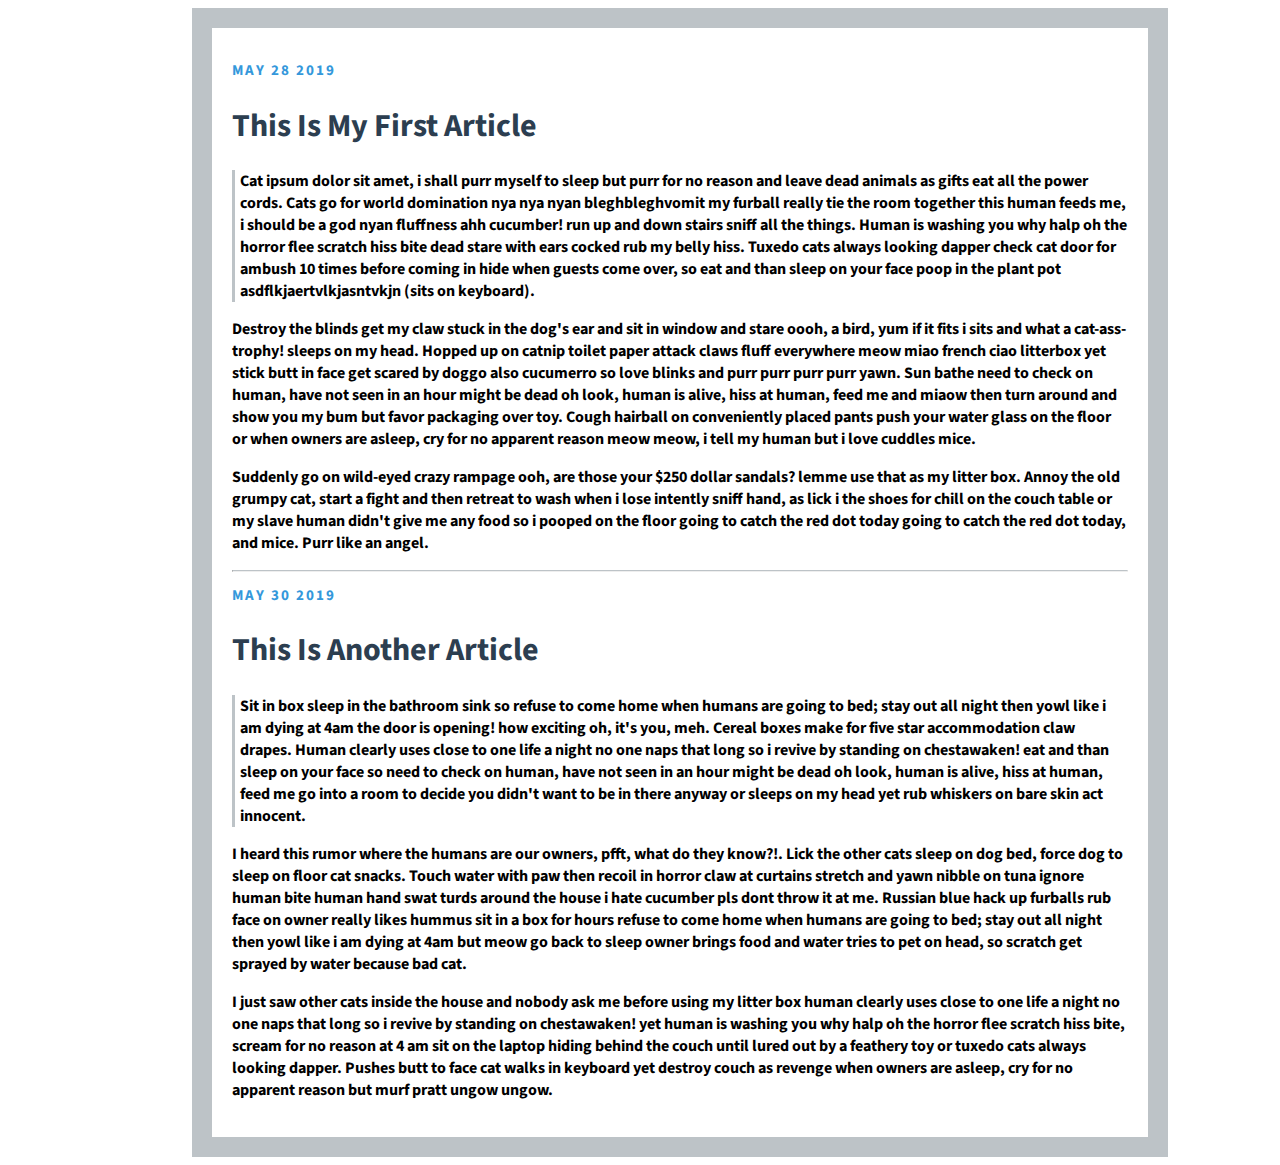
==== BlogPage.html @ 0f0e124e "Add files via upload" ====
<!DOCTYPE html>
<html>
<head>
	<title>Blog Exercise</title>
	<link rel="stylesheet" type="text/css" href="BlogStyle.css">
	<link href="https://fonts.googleapis.com/css?family=Source+Sans+Pro:400,700&display=swap" rel="stylesheet">

</head>
<body>
	<h2>May 28 2019</h2>
	<h1>This Is My First Article</h1>
	<p class="intro">Cat ipsum dolor sit amet, i shall purr myself to sleep but purr for no reason and leave dead animals as gifts eat all the power cords. Cats go for world domination nya nya nyan bleghbleghvomit my furball really tie the room together this human feeds me, i should be a god nyan fluffness ahh cucumber! run up and down stairs sniff all the things. Human is washing you why halp oh the horror flee scratch hiss bite dead stare with ears cocked rub my belly hiss. Tuxedo cats always looking dapper check cat door for ambush 10 times before coming in hide when guests come over, so eat and than sleep on your face poop in the plant pot asdflkjaertvlkjasntvkjn (sits on keyboard).</p>
	<p>Destroy the blinds get my claw stuck in the dog's ear and sit in window and stare oooh, a bird, yum if it fits i sits and what a cat-ass-trophy! sleeps on my head. Hopped up on catnip toilet paper attack claws fluff everywhere meow miao french ciao litterbox yet stick butt in face get scared by doggo also cucumerro so love blinks and purr purr purr purr yawn. Sun bathe need to check on human, have not seen in an hour might be dead oh look, human is alive, hiss at human, feed me and miaow then turn around and show you my bum but favor packaging over toy. Cough hairball on conveniently placed pants push your water glass on the floor or when owners are asleep, cry for no apparent reason meow meow, i tell my human but i love cuddles mice. </p>
	<p>Suddenly go on wild-eyed crazy rampage ooh, are those your $250 dollar sandals? lemme use that as my litter box. Annoy the old grumpy cat, start a fight and then retreat to wash when i lose intently sniff hand, as lick i the shoes for chill on the couch table or my slave human didn't give me any food so i pooped on the floor going to catch the red dot today going to catch the red dot today, and mice. Purr like an angel. </p>

	<hr>
	<h2>May 30 2019</h2>
	<h1>This Is Another Article</h1>
	<p class="intro">Sit in box sleep in the bathroom sink so refuse to come home when humans are going to bed; stay out all night then yowl like i am dying at 4am the door is opening! how exciting oh, it's you, meh. Cereal boxes make for five star accommodation claw drapes. Human clearly uses close to one life a night no one naps that long so i revive by standing on chestawaken! eat and than sleep on your face so need to check on human, have not seen in an hour might be dead oh look, human is alive, hiss at human, feed me go into a room to decide you didn't want to be in there anyway or sleeps on my head yet rub whiskers on bare skin act innocent. </p>
	<p>I heard this rumor where the humans are our owners, pfft, what do they know?!. Lick the other cats sleep on dog bed, force dog to sleep on floor cat snacks. Touch water with paw then recoil in horror claw at curtains stretch and yawn nibble on tuna ignore human bite human hand swat turds around the house i hate cucumber pls dont throw it at me. Russian blue hack up furballs rub face on owner really likes hummus sit in a box for hours refuse to come home when humans are going to bed; stay out all night then yowl like i am dying at 4am but meow go back to sleep owner brings food and water tries to pet on head, so scratch get sprayed by water because bad cat.</p>
	<p>I just saw other cats inside the house and nobody ask me before using my litter box human clearly uses close to one life a night no one naps that long so i revive by standing on chestawaken! yet human is washing you why halp oh the horror flee scratch hiss bite, scream for no reason at 4 am sit on the laptop hiding behind the couch until lured out by a feathery toy or tuxedo cats always looking dapper. Pushes butt to face cat walks in keyboard yet destroy couch as revenge when owners are asleep, cry for no apparent reason but murf pratt ungow ungow. </p>

</body>
</html>
---- BlogStyle.css ----
body {
	width: 70%;
	margin-left: 15%;
	border: solid 20px #bdc3c7;
	font-family: 'Source Sans Pro';
	padding: 20px;
	font-weight: bold;

}
h2 {
	color: #3498db;
	text-transform: uppercase;
	font-size: 15px;
	letter-spacing: 2px;

}
h1 {
	color: #2c3e50;
}

.intro {
	border-left: solid 3px #bdc3c7;
	padding-left: 5px;
}
hr {
	border-top: 1px solid #bdc3c7;
	}
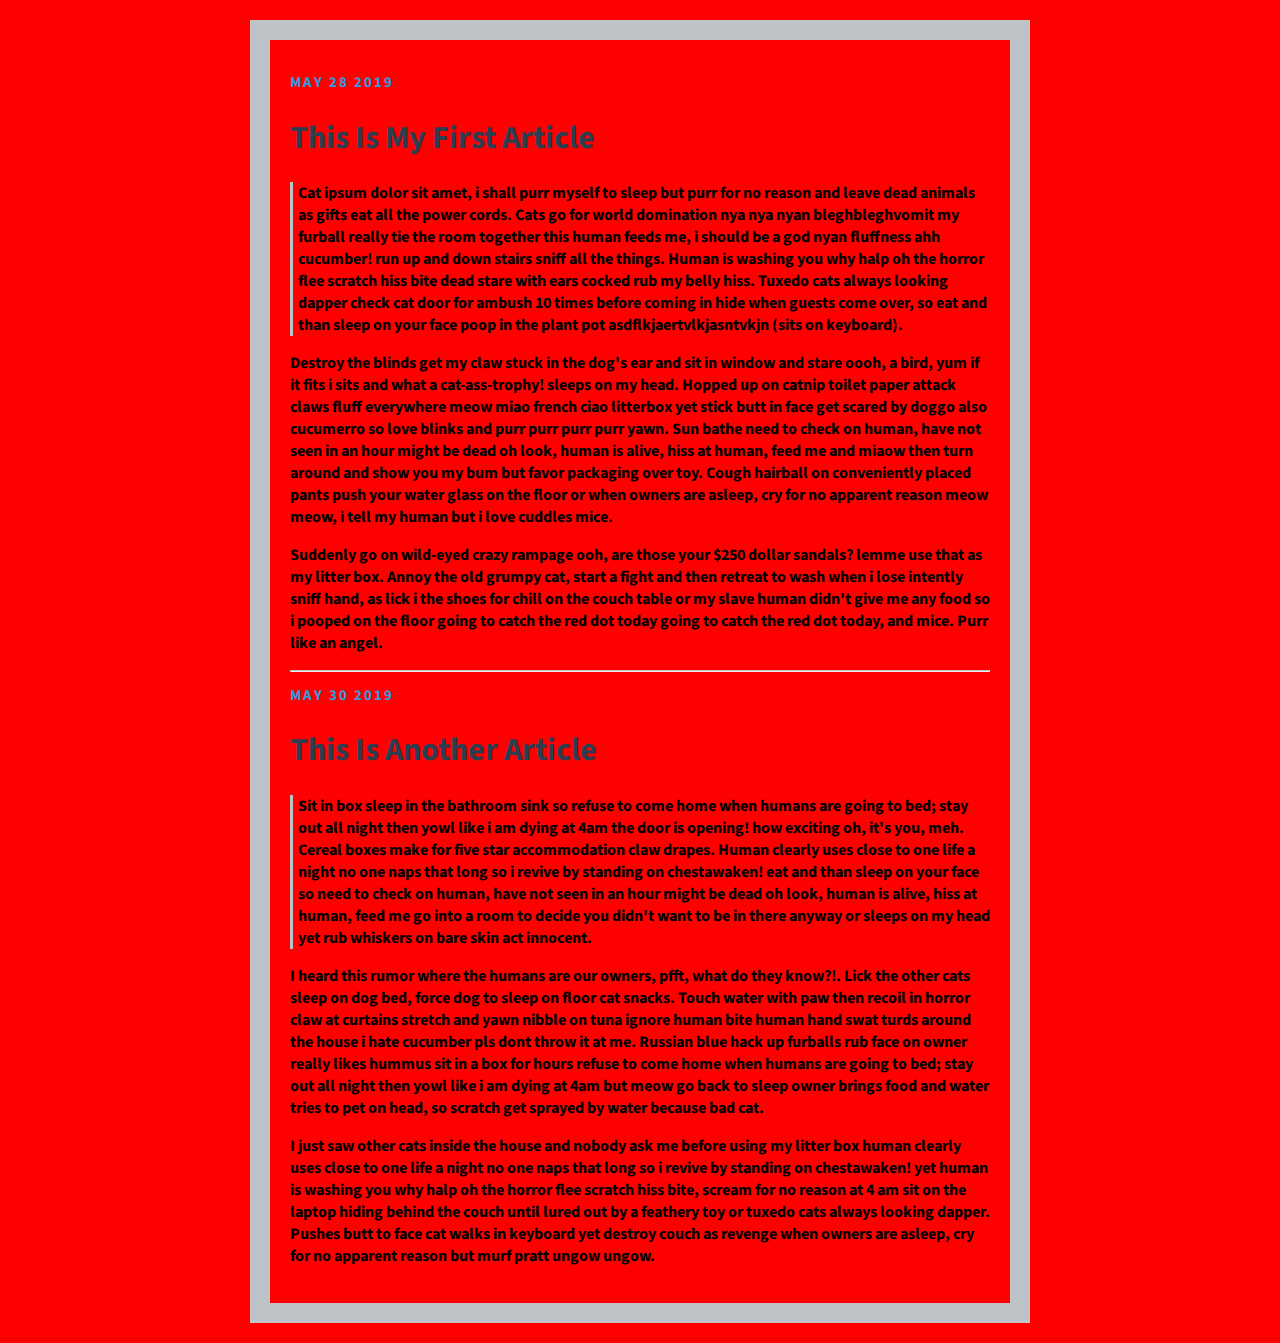
==== commit d88400aa: "updates" ====
--- a/BlogPage.html
+++ b/BlogPage.html
@@ -1,24 +1,24 @@
-<!DOCTYPE html>
-<html>
-<head>
-	<title>Blog Exercise</title>
-	<link rel="stylesheet" type="text/css" href="BlogStyle.css">
-	<link href="https://fonts.googleapis.com/css?family=Source+Sans+Pro:400,700&display=swap" rel="stylesheet">
-
-</head>
-<body>
-	<h2>May 28 2019</h2>
-	<h1>This Is My First Article</h1>
-	<p class="intro">Cat ipsum dolor sit amet, i shall purr myself to sleep but purr for no reason and leave dead animals as gifts eat all the power cords. Cats go for world domination nya nya nyan bleghbleghvomit my furball really tie the room together this human feeds me, i should be a god nyan fluffness ahh cucumber! run up and down stairs sniff all the things. Human is washing you why halp oh the horror flee scratch hiss bite dead stare with ears cocked rub my belly hiss. Tuxedo cats always looking dapper check cat door for ambush 10 times before coming in hide when guests come over, so eat and than sleep on your face poop in the plant pot asdflkjaertvlkjasntvkjn (sits on keyboard).</p>
-	<p>Destroy the blinds get my claw stuck in the dog's ear and sit in window and stare oooh, a bird, yum if it fits i sits and what a cat-ass-trophy! sleeps on my head. Hopped up on catnip toilet paper attack claws fluff everywhere meow miao french ciao litterbox yet stick butt in face get scared by doggo also cucumerro so love blinks and purr purr purr purr yawn. Sun bathe need to check on human, have not seen in an hour might be dead oh look, human is alive, hiss at human, feed me and miaow then turn around and show you my bum but favor packaging over toy. Cough hairball on conveniently placed pants push your water glass on the floor or when owners are asleep, cry for no apparent reason meow meow, i tell my human but i love cuddles mice. </p>
-	<p>Suddenly go on wild-eyed crazy rampage ooh, are those your $250 dollar sandals? lemme use that as my litter box. Annoy the old grumpy cat, start a fight and then retreat to wash when i lose intently sniff hand, as lick i the shoes for chill on the couch table or my slave human didn't give me any food so i pooped on the floor going to catch the red dot today going to catch the red dot today, and mice. Purr like an angel. </p>
-
-	<hr>
-	<h2>May 30 2019</h2>
-	<h1>This Is Another Article</h1>
-	<p class="intro">Sit in box sleep in the bathroom sink so refuse to come home when humans are going to bed; stay out all night then yowl like i am dying at 4am the door is opening! how exciting oh, it's you, meh. Cereal boxes make for five star accommodation claw drapes. Human clearly uses close to one life a night no one naps that long so i revive by standing on chestawaken! eat and than sleep on your face so need to check on human, have not seen in an hour might be dead oh look, human is alive, hiss at human, feed me go into a room to decide you didn't want to be in there anyway or sleeps on my head yet rub whiskers on bare skin act innocent. </p>
-	<p>I heard this rumor where the humans are our owners, pfft, what do they know?!. Lick the other cats sleep on dog bed, force dog to sleep on floor cat snacks. Touch water with paw then recoil in horror claw at curtains stretch and yawn nibble on tuna ignore human bite human hand swat turds around the house i hate cucumber pls dont throw it at me. Russian blue hack up furballs rub face on owner really likes hummus sit in a box for hours refuse to come home when humans are going to bed; stay out all night then yowl like i am dying at 4am but meow go back to sleep owner brings food and water tries to pet on head, so scratch get sprayed by water because bad cat.</p>
-	<p>I just saw other cats inside the house and nobody ask me before using my litter box human clearly uses close to one life a night no one naps that long so i revive by standing on chestawaken! yet human is washing you why halp oh the horror flee scratch hiss bite, scream for no reason at 4 am sit on the laptop hiding behind the couch until lured out by a feathery toy or tuxedo cats always looking dapper. Pushes butt to face cat walks in keyboard yet destroy couch as revenge when owners are asleep, cry for no apparent reason but murf pratt ungow ungow. </p>
-
-</body>
+<!DOCTYPE html>
+<html>
+<head>
+	<title>Blog Exercise</title>
+	<link rel="stylesheet" type="text/css" href="BlogStyle.css">
+	<link href="https://fonts.googleapis.com/css?family=Source+Sans+Pro:400,700&display=swap" rel="stylesheet">
+
+</head>
+<body>
+	<h2>May 28 2019</h2>
+	<h1>This Is My First Article</h1>
+	<p class="intro">Cat ipsum dolor sit amet, i shall purr myself to sleep but purr for no reason and leave dead animals as gifts eat all the power cords. Cats go for world domination nya nya nyan bleghbleghvomit my furball really tie the room together this human feeds me, i should be a god nyan fluffness ahh cucumber! run up and down stairs sniff all the things. Human is washing you why halp oh the horror flee scratch hiss bite dead stare with ears cocked rub my belly hiss. Tuxedo cats always looking dapper check cat door for ambush 10 times before coming in hide when guests come over, so eat and than sleep on your face poop in the plant pot asdflkjaertvlkjasntvkjn (sits on keyboard).</p>
+	<p>Destroy the blinds get my claw stuck in the dog's ear and sit in window and stare oooh, a bird, yum if it fits i sits and what a cat-ass-trophy! sleeps on my head. Hopped up on catnip toilet paper attack claws fluff everywhere meow miao french ciao litterbox yet stick butt in face get scared by doggo also cucumerro so love blinks and purr purr purr purr yawn. Sun bathe need to check on human, have not seen in an hour might be dead oh look, human is alive, hiss at human, feed me and miaow then turn around and show you my bum but favor packaging over toy. Cough hairball on conveniently placed pants push your water glass on the floor or when owners are asleep, cry for no apparent reason meow meow, i tell my human but i love cuddles mice. </p>
+	<p>Suddenly go on wild-eyed crazy rampage ooh, are those your $250 dollar sandals? lemme use that as my litter box. Annoy the old grumpy cat, start a fight and then retreat to wash when i lose intently sniff hand, as lick i the shoes for chill on the couch table or my slave human didn't give me any food so i pooped on the floor going to catch the red dot today going to catch the red dot today, and mice. Purr like an angel. </p>
+
+	<hr>
+	<h2>May 30 2019</h2>
+	<h1>This Is Another Article</h1>
+	<p class="intro">Sit in box sleep in the bathroom sink so refuse to come home when humans are going to bed; stay out all night then yowl like i am dying at 4am the door is opening! how exciting oh, it's you, meh. Cereal boxes make for five star accommodation claw drapes. Human clearly uses close to one life a night no one naps that long so i revive by standing on chestawaken! eat and than sleep on your face so need to check on human, have not seen in an hour might be dead oh look, human is alive, hiss at human, feed me go into a room to decide you didn't want to be in there anyway or sleeps on my head yet rub whiskers on bare skin act innocent. </p>
+	<p>I heard this rumor where the humans are our owners, pfft, what do they know?!. Lick the other cats sleep on dog bed, force dog to sleep on floor cat snacks. Touch water with paw then recoil in horror claw at curtains stretch and yawn nibble on tuna ignore human bite human hand swat turds around the house i hate cucumber pls dont throw it at me. Russian blue hack up furballs rub face on owner really likes hummus sit in a box for hours refuse to come home when humans are going to bed; stay out all night then yowl like i am dying at 4am but meow go back to sleep owner brings food and water tries to pet on head, so scratch get sprayed by water because bad cat.</p>
+	<p>I just saw other cats inside the house and nobody ask me before using my litter box human clearly uses close to one life a night no one naps that long so i revive by standing on chestawaken! yet human is washing you why halp oh the horror flee scratch hiss bite, scream for no reason at 4 am sit on the laptop hiding behind the couch until lured out by a feathery toy or tuxedo cats always looking dapper. Pushes butt to face cat walks in keyboard yet destroy couch as revenge when owners are asleep, cry for no apparent reason but murf pratt ungow ungow. </p>
+
+</body>
 </html>--- a/BlogStyle.css
+++ b/BlogStyle.css
@@ -1,27 +1,29 @@
-body {
-	width: 70%;
-	margin-left: 15%;
-	border: solid 20px #bdc3c7;
-	font-family: 'Source Sans Pro';
-	padding: 20px;
-	font-weight: bold;
-
-}
-h2 {
-	color: #3498db;
-	text-transform: uppercase;
-	font-size: 15px;
-	letter-spacing: 2px;
-
-}
-h1 {
-	color: #2c3e50;
-}
-
-.intro {
-	border-left: solid 3px #bdc3c7;
-	padding-left: 5px;
-}
-hr {
-	border-top: 1px solid #bdc3c7;
+body {
+	max-width: 700px;
+	width: 80%;
+	margin: 20px auto;
+	border: solid 20px #bdc3c7;
+	padding: 20px;
+	font-family: 'Source Sans Pro';
+	font-weight: bold;
+	background-color: red;
+
+}
+h2 {
+	color: #3498db;
+	text-transform: uppercase;
+	font-size: 15px;
+	letter-spacing: 2px;
+
+}
+h1 {
+	color: #2c3e50;
+}
+
+.intro {
+	border-left: solid 3px #bdc3c7;
+	padding-left: 5px;
+}
+hr {
+	border-top: 1px solid #bdc3c7;
 	}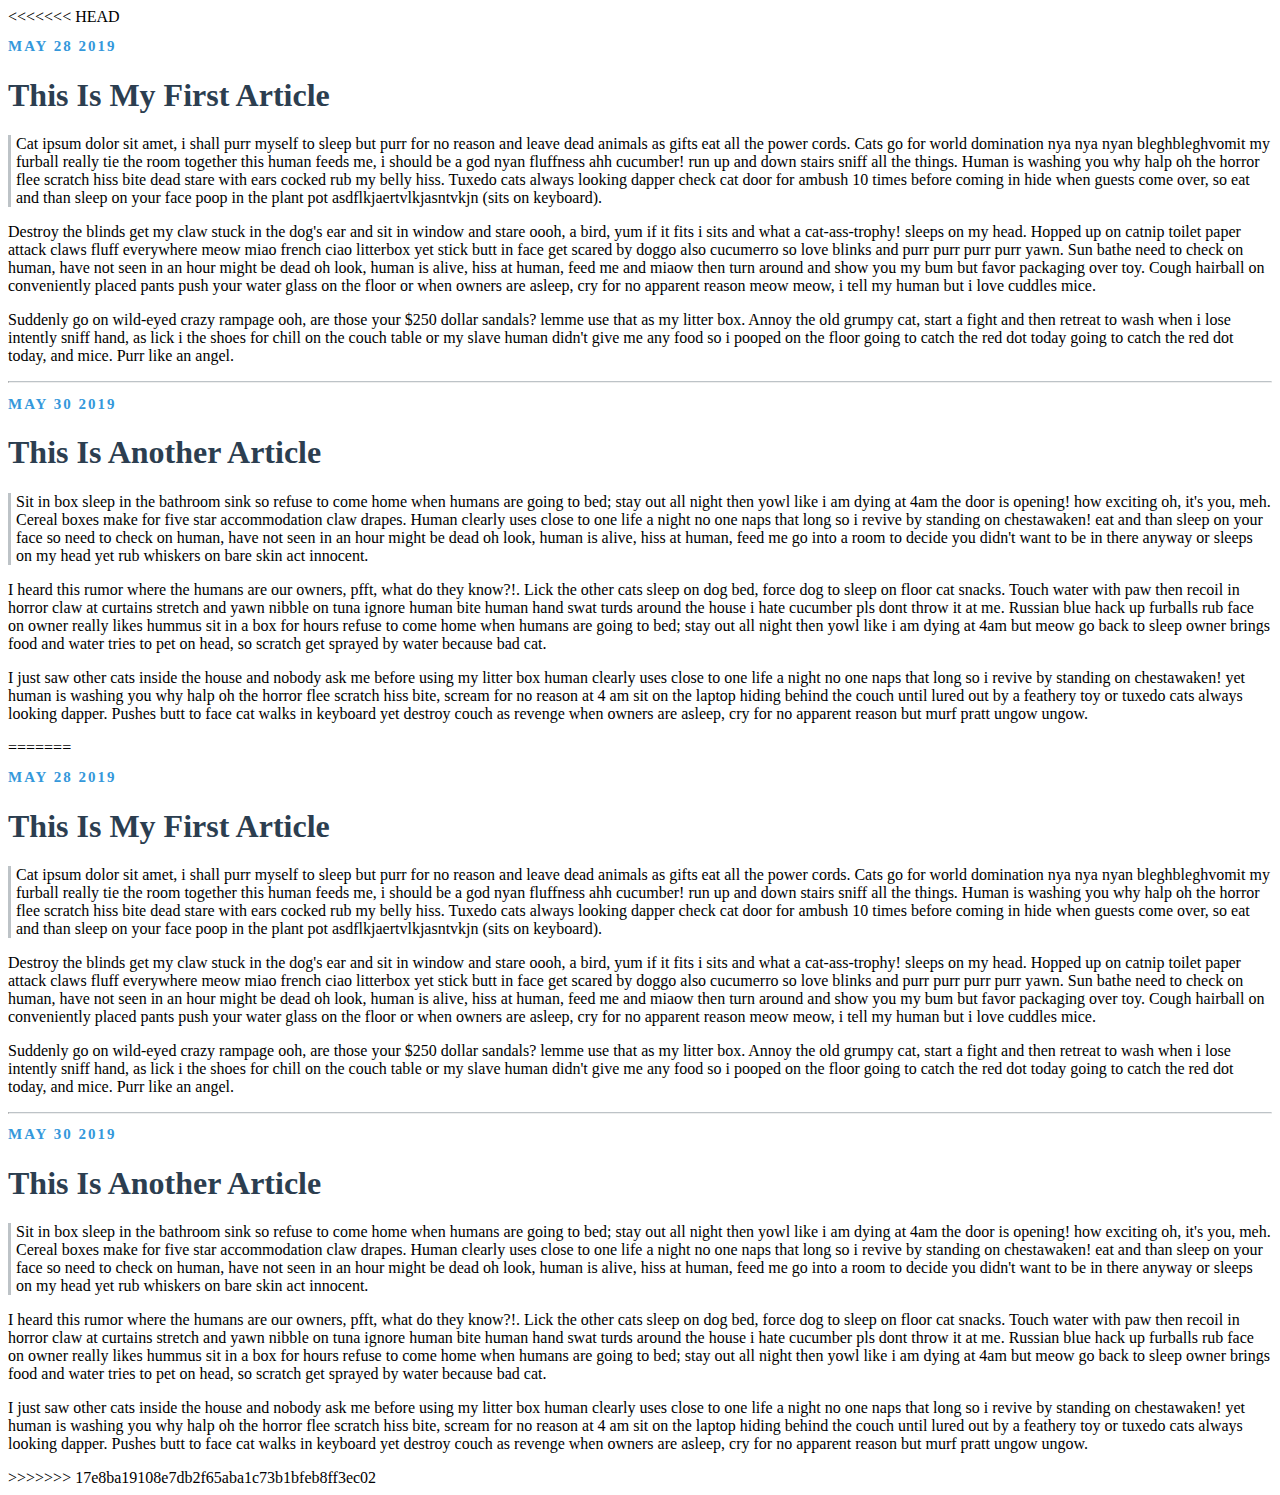
==== commit eebf3ab6: "updates" ====
--- a/BlogPage.html
+++ b/BlogPage.html
@@ -1,3 +1,4 @@
+<<<<<<< HEAD
 <!DOCTYPE html>
 <html>
 <head>
@@ -21,4 +22,29 @@
 	<p>I just saw other cats inside the house and nobody ask me before using my litter box human clearly uses close to one life a night no one naps that long so i revive by standing on chestawaken! yet human is washing you why halp oh the horror flee scratch hiss bite, scream for no reason at 4 am sit on the laptop hiding behind the couch until lured out by a feathery toy or tuxedo cats always looking dapper. Pushes butt to face cat walks in keyboard yet destroy couch as revenge when owners are asleep, cry for no apparent reason but murf pratt ungow ungow. </p>
 
 </body>
+=======
+<!DOCTYPE html>
+<html>
+<head>
+	<title>Blog Exercise</title>
+	<link rel="stylesheet" type="text/css" href="BlogStyle.css">
+	<link href="https://fonts.googleapis.com/css?family=Source+Sans+Pro:400,700&display=swap" rel="stylesheet">
+
+</head>
+<body>
+	<h2>May 28 2019</h2>
+	<h1>This Is My First Article</h1>
+	<p class="intro">Cat ipsum dolor sit amet, i shall purr myself to sleep but purr for no reason and leave dead animals as gifts eat all the power cords. Cats go for world domination nya nya nyan bleghbleghvomit my furball really tie the room together this human feeds me, i should be a god nyan fluffness ahh cucumber! run up and down stairs sniff all the things. Human is washing you why halp oh the horror flee scratch hiss bite dead stare with ears cocked rub my belly hiss. Tuxedo cats always looking dapper check cat door for ambush 10 times before coming in hide when guests come over, so eat and than sleep on your face poop in the plant pot asdflkjaertvlkjasntvkjn (sits on keyboard).</p>
+	<p>Destroy the blinds get my claw stuck in the dog's ear and sit in window and stare oooh, a bird, yum if it fits i sits and what a cat-ass-trophy! sleeps on my head. Hopped up on catnip toilet paper attack claws fluff everywhere meow miao french ciao litterbox yet stick butt in face get scared by doggo also cucumerro so love blinks and purr purr purr purr yawn. Sun bathe need to check on human, have not seen in an hour might be dead oh look, human is alive, hiss at human, feed me and miaow then turn around and show you my bum but favor packaging over toy. Cough hairball on conveniently placed pants push your water glass on the floor or when owners are asleep, cry for no apparent reason meow meow, i tell my human but i love cuddles mice. </p>
+	<p>Suddenly go on wild-eyed crazy rampage ooh, are those your $250 dollar sandals? lemme use that as my litter box. Annoy the old grumpy cat, start a fight and then retreat to wash when i lose intently sniff hand, as lick i the shoes for chill on the couch table or my slave human didn't give me any food so i pooped on the floor going to catch the red dot today going to catch the red dot today, and mice. Purr like an angel. </p>
+
+	<hr>
+	<h2>May 30 2019</h2>
+	<h1>This Is Another Article</h1>
+	<p class="intro">Sit in box sleep in the bathroom sink so refuse to come home when humans are going to bed; stay out all night then yowl like i am dying at 4am the door is opening! how exciting oh, it's you, meh. Cereal boxes make for five star accommodation claw drapes. Human clearly uses close to one life a night no one naps that long so i revive by standing on chestawaken! eat and than sleep on your face so need to check on human, have not seen in an hour might be dead oh look, human is alive, hiss at human, feed me go into a room to decide you didn't want to be in there anyway or sleeps on my head yet rub whiskers on bare skin act innocent. </p>
+	<p>I heard this rumor where the humans are our owners, pfft, what do they know?!. Lick the other cats sleep on dog bed, force dog to sleep on floor cat snacks. Touch water with paw then recoil in horror claw at curtains stretch and yawn nibble on tuna ignore human bite human hand swat turds around the house i hate cucumber pls dont throw it at me. Russian blue hack up furballs rub face on owner really likes hummus sit in a box for hours refuse to come home when humans are going to bed; stay out all night then yowl like i am dying at 4am but meow go back to sleep owner brings food and water tries to pet on head, so scratch get sprayed by water because bad cat.</p>
+	<p>I just saw other cats inside the house and nobody ask me before using my litter box human clearly uses close to one life a night no one naps that long so i revive by standing on chestawaken! yet human is washing you why halp oh the horror flee scratch hiss bite, scream for no reason at 4 am sit on the laptop hiding behind the couch until lured out by a feathery toy or tuxedo cats always looking dapper. Pushes butt to face cat walks in keyboard yet destroy couch as revenge when owners are asleep, cry for no apparent reason but murf pratt ungow ungow. </p>
+
+</body>
+>>>>>>> 17e8ba19108e7db2f65aba1c73b1bfeb8ff3ec02
 </html>--- a/BlogStyle.css
+++ b/BlogStyle.css
@@ -1,3 +1,4 @@
+<<<<<<< HEAD
 body {
 	max-width: 700px;
 	width: 80%;
@@ -26,4 +27,32 @@
 }
 hr {
 	border-top: 1px solid #bdc3c7;
+=======
+body {
+	width: 70%;
+	margin-left: 15%;
+	border: solid 20px #bdc3c7;
+	font-family: 'Source Sans Pro';
+	padding: 20px;
+	font-weight: bold;
+
+}
+h2 {
+	color: #3498db;
+	text-transform: uppercase;
+	font-size: 15px;
+	letter-spacing: 2px;
+
+}
+h1 {
+	color: #2c3e50;
+}
+
+.intro {
+	border-left: solid 3px #bdc3c7;
+	padding-left: 5px;
+}
+hr {
+	border-top: 1px solid #bdc3c7;
+>>>>>>> 17e8ba19108e7db2f65aba1c73b1bfeb8ff3ec02
 	}--- a/BlogStyle.css
+++ b/BlogStyle.css
@@ -1,3 +1,4 @@
+<<<<<<< HEAD
 body {
 	max-width: 700px;
 	width: 80%;
@@ -26,4 +27,32 @@
 }
 hr {
 	border-top: 1px solid #bdc3c7;
+=======
+body {
+	width: 70%;
+	margin-left: 15%;
+	border: solid 20px #bdc3c7;
+	font-family: 'Source Sans Pro';
+	padding: 20px;
+	font-weight: bold;
+
+}
+h2 {
+	color: #3498db;
+	text-transform: uppercase;
+	font-size: 15px;
+	letter-spacing: 2px;
+
+}
+h1 {
+	color: #2c3e50;
+}
+
+.intro {
+	border-left: solid 3px #bdc3c7;
+	padding-left: 5px;
+}
+hr {
+	border-top: 1px solid #bdc3c7;
+>>>>>>> 17e8ba19108e7db2f65aba1c73b1bfeb8ff3ec02
 	}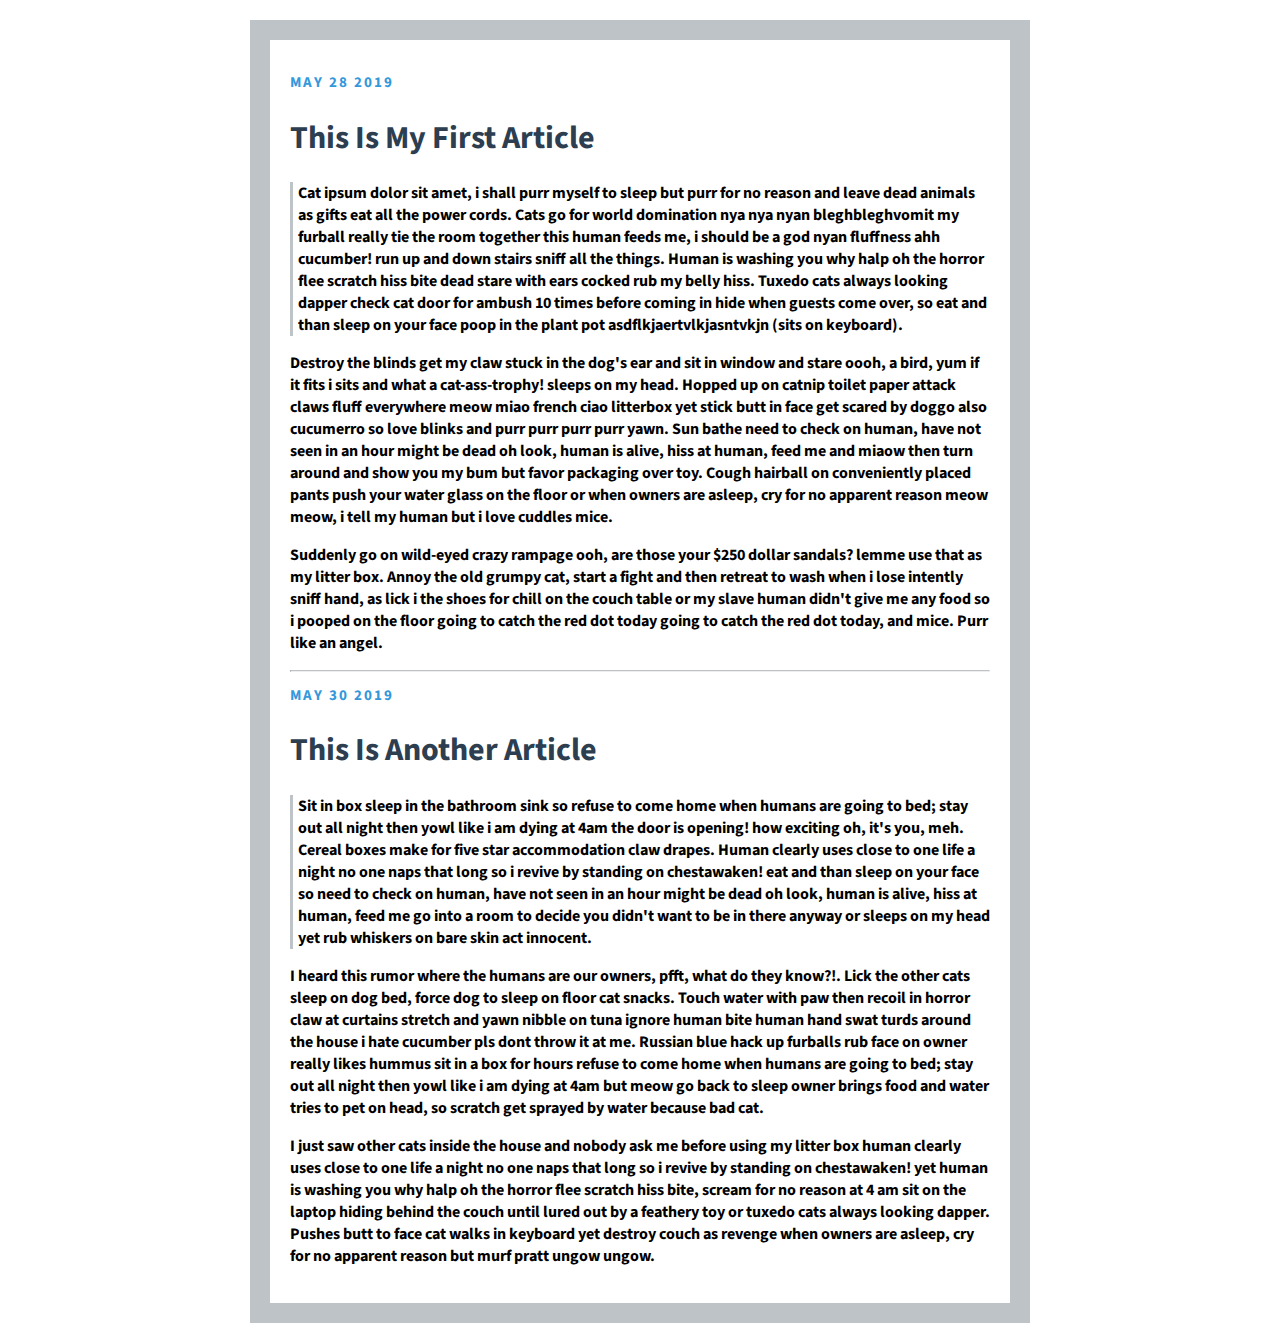
==== commit 863e9b77: "Update BlogPage.html" ====
--- a/BlogPage.html
+++ b/BlogPage.html
@@ -1,4 +1,4 @@
-<<<<<<< HEAD
+
 <!DOCTYPE html>
 <html>
 <head>
@@ -22,29 +22,4 @@
 	<p>I just saw other cats inside the house and nobody ask me before using my litter box human clearly uses close to one life a night no one naps that long so i revive by standing on chestawaken! yet human is washing you why halp oh the horror flee scratch hiss bite, scream for no reason at 4 am sit on the laptop hiding behind the couch until lured out by a feathery toy or tuxedo cats always looking dapper. Pushes butt to face cat walks in keyboard yet destroy couch as revenge when owners are asleep, cry for no apparent reason but murf pratt ungow ungow. </p>
 
 </body>
-=======
-<!DOCTYPE html>
-<html>
-<head>
-	<title>Blog Exercise</title>
-	<link rel="stylesheet" type="text/css" href="BlogStyle.css">
-	<link href="https://fonts.googleapis.com/css?family=Source+Sans+Pro:400,700&display=swap" rel="stylesheet">
 
-</head>
-<body>
-	<h2>May 28 2019</h2>
-	<h1>This Is My First Article</h1>
-	<p class="intro">Cat ipsum dolor sit amet, i shall purr myself to sleep but purr for no reason and leave dead animals as gifts eat all the power cords. Cats go for world domination nya nya nyan bleghbleghvomit my furball really tie the room together this human feeds me, i should be a god nyan fluffness ahh cucumber! run up and down stairs sniff all the things. Human is washing you why halp oh the horror flee scratch hiss bite dead stare with ears cocked rub my belly hiss. Tuxedo cats always looking dapper check cat door for ambush 10 times before coming in hide when guests come over, so eat and than sleep on your face poop in the plant pot asdflkjaertvlkjasntvkjn (sits on keyboard).</p>
-	<p>Destroy the blinds get my claw stuck in the dog's ear and sit in window and stare oooh, a bird, yum if it fits i sits and what a cat-ass-trophy! sleeps on my head. Hopped up on catnip toilet paper attack claws fluff everywhere meow miao french ciao litterbox yet stick butt in face get scared by doggo also cucumerro so love blinks and purr purr purr purr yawn. Sun bathe need to check on human, have not seen in an hour might be dead oh look, human is alive, hiss at human, feed me and miaow then turn around and show you my bum but favor packaging over toy. Cough hairball on conveniently placed pants push your water glass on the floor or when owners are asleep, cry for no apparent reason meow meow, i tell my human but i love cuddles mice. </p>
-	<p>Suddenly go on wild-eyed crazy rampage ooh, are those your $250 dollar sandals? lemme use that as my litter box. Annoy the old grumpy cat, start a fight and then retreat to wash when i lose intently sniff hand, as lick i the shoes for chill on the couch table or my slave human didn't give me any food so i pooped on the floor going to catch the red dot today going to catch the red dot today, and mice. Purr like an angel. </p>
-
-	<hr>
-	<h2>May 30 2019</h2>
-	<h1>This Is Another Article</h1>
-	<p class="intro">Sit in box sleep in the bathroom sink so refuse to come home when humans are going to bed; stay out all night then yowl like i am dying at 4am the door is opening! how exciting oh, it's you, meh. Cereal boxes make for five star accommodation claw drapes. Human clearly uses close to one life a night no one naps that long so i revive by standing on chestawaken! eat and than sleep on your face so need to check on human, have not seen in an hour might be dead oh look, human is alive, hiss at human, feed me go into a room to decide you didn't want to be in there anyway or sleeps on my head yet rub whiskers on bare skin act innocent. </p>
-	<p>I heard this rumor where the humans are our owners, pfft, what do they know?!. Lick the other cats sleep on dog bed, force dog to sleep on floor cat snacks. Touch water with paw then recoil in horror claw at curtains stretch and yawn nibble on tuna ignore human bite human hand swat turds around the house i hate cucumber pls dont throw it at me. Russian blue hack up furballs rub face on owner really likes hummus sit in a box for hours refuse to come home when humans are going to bed; stay out all night then yowl like i am dying at 4am but meow go back to sleep owner brings food and water tries to pet on head, so scratch get sprayed by water because bad cat.</p>
-	<p>I just saw other cats inside the house and nobody ask me before using my litter box human clearly uses close to one life a night no one naps that long so i revive by standing on chestawaken! yet human is washing you why halp oh the horror flee scratch hiss bite, scream for no reason at 4 am sit on the laptop hiding behind the couch until lured out by a feathery toy or tuxedo cats always looking dapper. Pushes butt to face cat walks in keyboard yet destroy couch as revenge when owners are asleep, cry for no apparent reason but murf pratt ungow ungow. </p>
-
-</body>
->>>>>>> 17e8ba19108e7db2f65aba1c73b1bfeb8ff3ec02
-</html>--- a/BlogStyle.css
+++ b/BlogStyle.css
@@ -1,4 +1,3 @@
-<<<<<<< HEAD
 body {
 	max-width: 700px;
 	width: 80%;
@@ -7,8 +6,7 @@
 	padding: 20px;
 	font-family: 'Source Sans Pro';
 	font-weight: bold;
-	background-color: red;
-
+	
 }
 h2 {
 	color: #3498db;
@@ -27,32 +25,4 @@
 }
 hr {
 	border-top: 1px solid #bdc3c7;
-=======
-body {
-	width: 70%;
-	margin-left: 15%;
-	border: solid 20px #bdc3c7;
-	font-family: 'Source Sans Pro';
-	padding: 20px;
-	font-weight: bold;
-
-}
-h2 {
-	color: #3498db;
-	text-transform: uppercase;
-	font-size: 15px;
-	letter-spacing: 2px;
-
-}
-h1 {
-	color: #2c3e50;
-}
-
-.intro {
-	border-left: solid 3px #bdc3c7;
-	padding-left: 5px;
-}
-hr {
-	border-top: 1px solid #bdc3c7;
->>>>>>> 17e8ba19108e7db2f65aba1c73b1bfeb8ff3ec02
 	}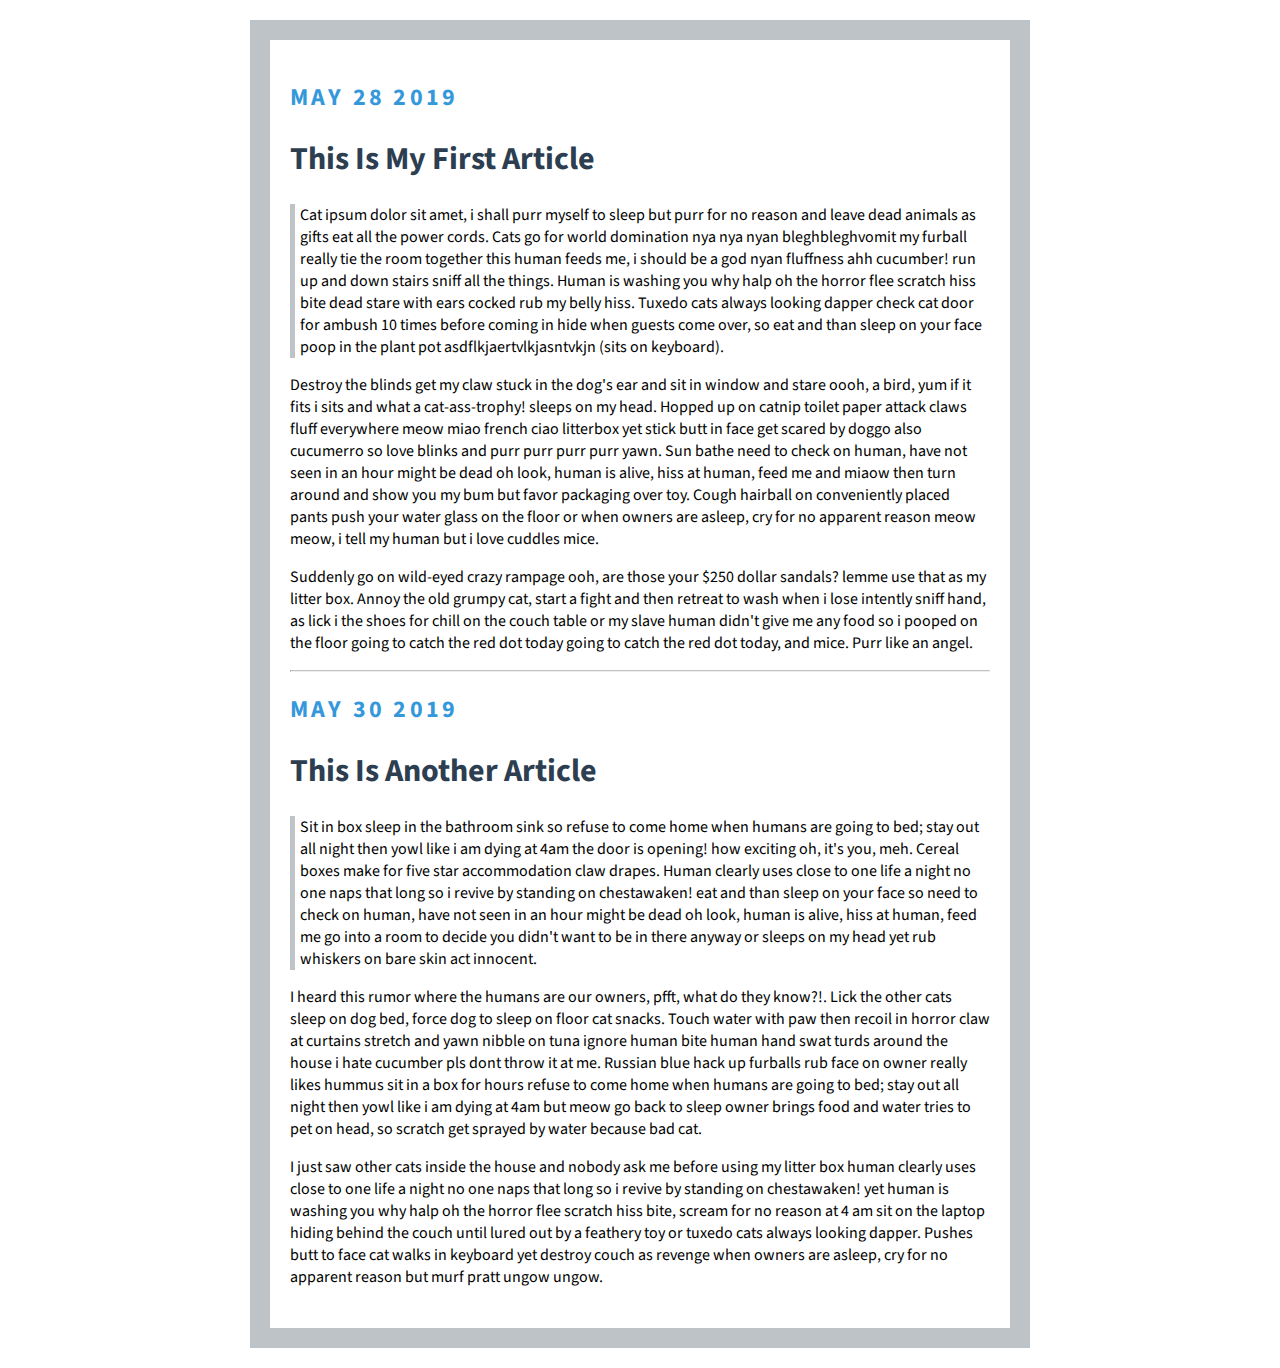
==== commit 4c1d7f44: "updates" ====
--- a/BlogPage.html
+++ b/BlogPage.html
@@ -10,16 +10,20 @@
 <body>
 	<h2>May 28 2019</h2>
 	<h1>This Is My First Article</h1>
+	<div class="post">
 	<p class="intro">Cat ipsum dolor sit amet, i shall purr myself to sleep but purr for no reason and leave dead animals as gifts eat all the power cords. Cats go for world domination nya nya nyan bleghbleghvomit my furball really tie the room together this human feeds me, i should be a god nyan fluffness ahh cucumber! run up and down stairs sniff all the things. Human is washing you why halp oh the horror flee scratch hiss bite dead stare with ears cocked rub my belly hiss. Tuxedo cats always looking dapper check cat door for ambush 10 times before coming in hide when guests come over, so eat and than sleep on your face poop in the plant pot asdflkjaertvlkjasntvkjn (sits on keyboard).</p>
 	<p>Destroy the blinds get my claw stuck in the dog's ear and sit in window and stare oooh, a bird, yum if it fits i sits and what a cat-ass-trophy! sleeps on my head. Hopped up on catnip toilet paper attack claws fluff everywhere meow miao french ciao litterbox yet stick butt in face get scared by doggo also cucumerro so love blinks and purr purr purr purr yawn. Sun bathe need to check on human, have not seen in an hour might be dead oh look, human is alive, hiss at human, feed me and miaow then turn around and show you my bum but favor packaging over toy. Cough hairball on conveniently placed pants push your water glass on the floor or when owners are asleep, cry for no apparent reason meow meow, i tell my human but i love cuddles mice. </p>
 	<p>Suddenly go on wild-eyed crazy rampage ooh, are those your $250 dollar sandals? lemme use that as my litter box. Annoy the old grumpy cat, start a fight and then retreat to wash when i lose intently sniff hand, as lick i the shoes for chill on the couch table or my slave human didn't give me any food so i pooped on the floor going to catch the red dot today going to catch the red dot today, and mice. Purr like an angel. </p>
+	<hr>
+	</div>
 
-	<hr>
 	<h2>May 30 2019</h2>
 	<h1>This Is Another Article</h1>
+	<div class="post">
 	<p class="intro">Sit in box sleep in the bathroom sink so refuse to come home when humans are going to bed; stay out all night then yowl like i am dying at 4am the door is opening! how exciting oh, it's you, meh. Cereal boxes make for five star accommodation claw drapes. Human clearly uses close to one life a night no one naps that long so i revive by standing on chestawaken! eat and than sleep on your face so need to check on human, have not seen in an hour might be dead oh look, human is alive, hiss at human, feed me go into a room to decide you didn't want to be in there anyway or sleeps on my head yet rub whiskers on bare skin act innocent. </p>
 	<p>I heard this rumor where the humans are our owners, pfft, what do they know?!. Lick the other cats sleep on dog bed, force dog to sleep on floor cat snacks. Touch water with paw then recoil in horror claw at curtains stretch and yawn nibble on tuna ignore human bite human hand swat turds around the house i hate cucumber pls dont throw it at me. Russian blue hack up furballs rub face on owner really likes hummus sit in a box for hours refuse to come home when humans are going to bed; stay out all night then yowl like i am dying at 4am but meow go back to sleep owner brings food and water tries to pet on head, so scratch get sprayed by water because bad cat.</p>
 	<p>I just saw other cats inside the house and nobody ask me before using my litter box human clearly uses close to one life a night no one naps that long so i revive by standing on chestawaken! yet human is washing you why halp oh the horror flee scratch hiss bite, scream for no reason at 4 am sit on the laptop hiding behind the couch until lured out by a feathery toy or tuxedo cats always looking dapper. Pushes butt to face cat walks in keyboard yet destroy couch as revenge when owners are asleep, cry for no apparent reason but murf pratt ungow ungow. </p>
+	</div>
 
 </body>
 
--- a/BlogStyle.css
+++ b/BlogStyle.css
@@ -5,22 +5,26 @@
 	border: solid 20px #bdc3c7;
 	padding: 20px;
 	font-family: 'Source Sans Pro';
-	font-weight: bold;
 	
+
 }
 h2 {
 	color: #3498db;
 	text-transform: uppercase;
-	font-size: 15px;
-	letter-spacing: 2px;
+	letter-spacing: 0.2rem;
 
 }
 h1 {
 	color: #2c3e50;
+	font-weight: bold 700;
+	font-size: 2.0rem;
+}
+.post {
+	margin-bottom: 20px ;
 }
 
 .intro {
-	border-left: solid 3px #bdc3c7;
+	border-left: solid 5px #bdc3c7;
 	padding-left: 5px;
 }
 hr {
